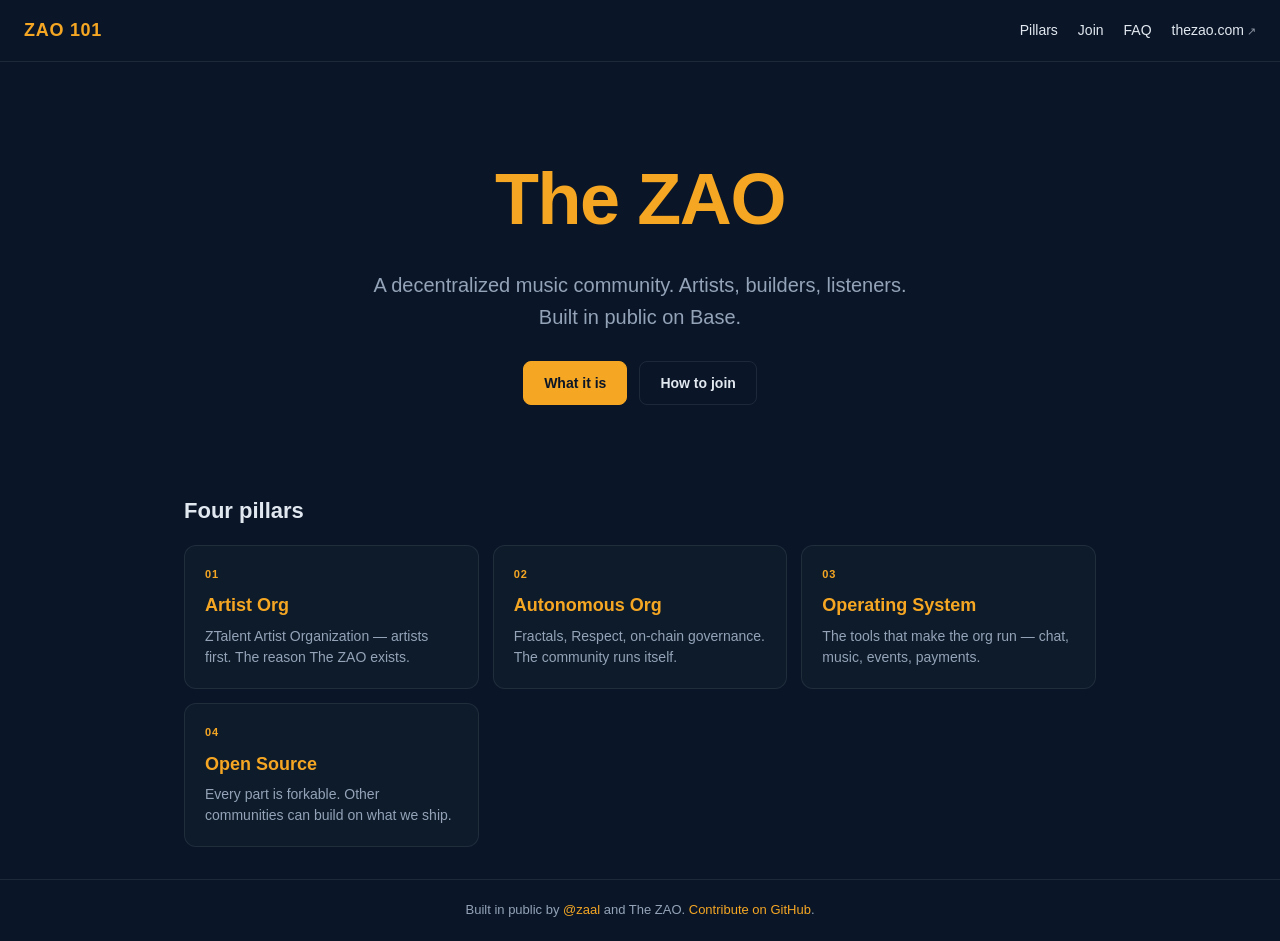
==== index.html @ c83ea7cf "feat: scaffold ZAO 101 static site + agent rules - 4 pages (index, pillars, join, faq) with placehol" ====
<!DOCTYPE html>
<html lang="en">
<head>
<meta charset="UTF-8">
<meta name="viewport" content="width=device-width, initial-scale=1.0">
<title>ZAO 101 — Learn About The ZAO</title>
<meta name="description" content="The ZAO is a decentralized music community. Artist org. Autonomous org. Operating system. Open source.">
<link rel="stylesheet" href="/style.css">
</head>
<body>
<header class="topnav">
  <a href="/" class="brand">ZAO 101</a>
  <nav>
    <a href="/pillars.html">Pillars</a>
    <a href="/join.html">Join</a>
    <a href="/faq.html">FAQ</a>
    <a href="https://thezao.com" class="external">thezao.com</a>
  </nav>
</header>

<main class="home">
  <section class="hero">
    <h1>The ZAO</h1>
    <p class="tagline">A decentralized music community. Artists, builders, listeners. Built in public on Base.</p>
    <div class="hero-cta">
      <a href="/pillars.html" class="btn-primary">What it is</a>
      <a href="/join.html" class="btn-secondary">How to join</a>
    </div>
  </section>

  <section class="pillars-grid">
    <h2>Four pillars</h2>
    <div class="grid">
      <a href="/pillars.html#artist-org" class="tile">
        <div class="tile-tag">01</div>
        <h3>Artist Org</h3>
        <p>ZTalent Artist Organization — artists first. The reason The ZAO exists.</p>
      </a>
      <a href="/pillars.html#autonomous-org" class="tile">
        <div class="tile-tag">02</div>
        <h3>Autonomous Org</h3>
        <p>Fractals, Respect, on-chain governance. The community runs itself.</p>
      </a>
      <a href="/pillars.html#operating-system" class="tile">
        <div class="tile-tag">03</div>
        <h3>Operating System</h3>
        <p>The tools that make the org run — chat, music, events, payments.</p>
      </a>
      <a href="/pillars.html#open-source" class="tile">
        <div class="tile-tag">04</div>
        <h3>Open Source</h3>
        <p>Every part is forkable. Other communities can build on what we ship.</p>
      </a>
    </div>
  </section>
</main>

<footer>
  <p>Built in public by <a href="https://farcaster.xyz/zaal">@zaal</a> and The ZAO. <a href="https://github.com/bettercallzaal/zao-101">Contribute on GitHub</a>.</p>
</footer>
</body>
</html>
---- style.css ----
:root {
  --navy: #0a1628;
  --navy-2: #0d1b2a;
  --gold: #f5a623;
  --gold-hot: #ffd700;
  --ink: #e2e8f0;
  --ink-2: #94a3b8;
  --border: rgba(255,255,255,0.08);
}

* { margin: 0; padding: 0; box-sizing: border-box; }

html { scroll-behavior: smooth; }

body {
  background: var(--navy);
  color: var(--ink);
  font-family: -apple-system, BlinkMacSystemFont, 'Inter', 'Segoe UI', sans-serif;
  line-height: 1.6;
  min-height: 100vh;
  display: flex;
  flex-direction: column;
}

a { color: var(--gold); text-decoration: none; }
a:hover { color: var(--gold-hot); }

.topnav {
  display: flex;
  justify-content: space-between;
  align-items: center;
  padding: 16px 24px;
  border-bottom: 1px solid var(--border);
  position: sticky;
  top: 0;
  background: var(--navy);
  backdrop-filter: blur(8px);
  z-index: 10;
}

.brand {
  font-weight: 800;
  font-size: 18px;
  letter-spacing: 0.04em;
  color: var(--gold);
}

.topnav nav { display: flex; gap: 20px; flex-wrap: wrap; }
.topnav nav a { color: var(--ink); font-size: 14px; }
.topnav nav a:hover { color: var(--gold); }
.topnav nav a.external::after { content: " ↗"; font-size: 11px; opacity: 0.6; }

main { flex: 1; max-width: 960px; margin: 0 auto; padding: 32px 24px; width: 100%; }

.hero {
  padding: 48px 0;
  text-align: center;
}
.hero h1 {
  font-size: clamp(40px, 8vw, 72px);
  font-weight: 800;
  letter-spacing: -0.02em;
  color: var(--gold);
}
.hero .tagline {
  font-size: clamp(16px, 2vw, 20px);
  color: var(--ink-2);
  margin-top: 12px;
  max-width: 560px;
  margin-left: auto;
  margin-right: auto;
}
.hero-cta { margin-top: 28px; display: flex; gap: 12px; justify-content: center; flex-wrap: wrap; }

.btn-primary, .btn-secondary {
  display: inline-block;
  padding: 10px 20px;
  border-radius: 8px;
  font-weight: 700;
  font-size: 14px;
  border: 1px solid var(--border);
  transition: all 0.15s;
}
.btn-primary { background: var(--gold); color: var(--navy); border-color: var(--gold); }
.btn-primary:hover { background: var(--gold-hot); color: var(--navy); }
.btn-secondary { color: var(--ink); }
.btn-secondary:hover { border-color: var(--gold); color: var(--gold); }

.pillars-grid { margin-top: 40px; }
.pillars-grid h2 {
  font-size: 22px;
  margin-bottom: 16px;
  color: var(--ink);
}
.grid {
  display: grid;
  grid-template-columns: repeat(auto-fit, minmax(220px, 1fr));
  gap: 14px;
}
.tile {
  display: block;
  background: var(--navy-2);
  border: 1px solid var(--border);
  border-radius: 12px;
  padding: 20px;
  color: var(--ink);
  transition: border-color 0.15s, transform 0.15s;
}
.tile:hover { border-color: var(--gold); transform: translateY(-2px); color: var(--ink); }
.tile-tag {
  color: var(--gold);
  font-size: 11px;
  font-weight: 800;
  letter-spacing: 0.08em;
  margin-bottom: 8px;
}
.tile h3 { font-size: 18px; color: var(--gold); margin-bottom: 6px; }
.tile p { font-size: 14px; color: var(--ink-2); line-height: 1.5; }

article.page {
  max-width: 680px;
  margin: 0 auto;
}
article.page h1 {
  font-size: 36px;
  color: var(--gold);
  margin-bottom: 12px;
  letter-spacing: -0.01em;
}
article.page h2 {
  font-size: 22px;
  color: var(--ink);
  margin: 32px 0 10px;
  padding-top: 8px;
}
article.page h3 { font-size: 16px; color: var(--gold); margin: 20px 0 6px; }
article.page p, article.page li {
  font-size: 15px;
  color: var(--ink);
  margin-bottom: 12px;
}
article.page ul, article.page ol { padding-left: 20px; margin-bottom: 12px; }
article.page a { text-decoration: underline; text-decoration-color: rgba(245,166,35,0.3); text-underline-offset: 3px; }
article.page a:hover { text-decoration-color: var(--gold); }

.placeholder {
  border: 1px dashed var(--border);
  border-radius: 8px;
  padding: 16px;
  color: var(--ink-2);
  font-style: italic;
  margin: 16px 0;
}

footer {
  border-top: 1px solid var(--border);
  padding: 20px 24px;
  text-align: center;
  color: var(--ink-2);
  font-size: 13px;
}

@media (max-width: 600px) {
  .topnav { padding: 12px 16px; }
  .topnav nav { gap: 12px; }
  main { padding: 20px 16px; }
  .hero { padding: 32px 0; }
}
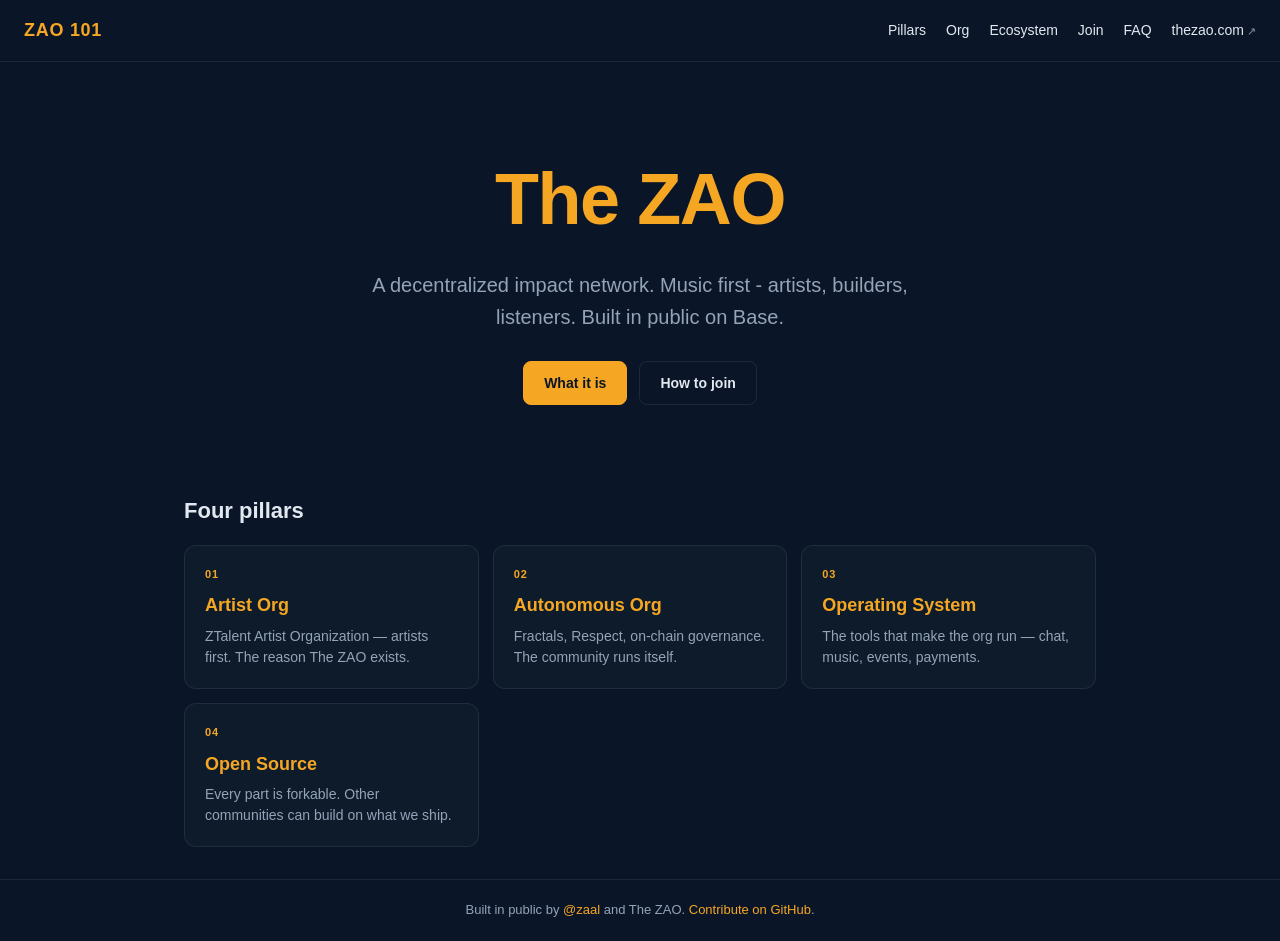
==== commit de12b5bc: "brand(fellenz): ecosystem overview page Public ecosystem overview - the newcomer-facing slice of the" ====
--- a/index.html
+++ b/index.html
@@ -4,7 +4,7 @@
 <meta charset="UTF-8">
 <meta name="viewport" content="width=device-width, initial-scale=1.0">
 <title>ZAO 101 — Learn About The ZAO</title>
-<meta name="description" content="The ZAO is a decentralized music community. Artist org. Autonomous org. Operating system. Open source.">
+<meta name="description" content="The ZAO is a decentralized impact network. Music first, community second, tech third. Built in public, open source.">
 <link rel="stylesheet" href="/style.css">
 </head>
 <body>
@@ -12,6 +12,8 @@
   <a href="/" class="brand">ZAO 101</a>
   <nav>
     <a href="/pillars.html">Pillars</a>
+    <a href="/org.html">Org</a>
+    <a href="/ecosystem.html">Ecosystem</a>
     <a href="/join.html">Join</a>
     <a href="/faq.html">FAQ</a>
     <a href="https://thezao.com" class="external">thezao.com</a>
@@ -21,7 +23,7 @@
 <main class="home">
   <section class="hero">
     <h1>The ZAO</h1>
-    <p class="tagline">A decentralized music community. Artists, builders, listeners. Built in public on Base.</p>
+    <p class="tagline">A decentralized impact network. Music first - artists, builders, listeners. Built in public on Base.</p>
     <div class="hero-cta">
       <a href="/pillars.html" class="btn-primary">What it is</a>
       <a href="/join.html" class="btn-secondary">How to join</a>
--- a/style.css
+++ b/style.css
@@ -160,6 +160,71 @@
   font-size: 13px;
 }
 
+/* Entry-point "Start here" block (join page) */
+.start-here {
+  border: 1px solid var(--gold);
+  border-radius: 12px;
+  padding: 20px 22px;
+  margin: 20px 0 8px;
+  background: rgba(245,166,35,0.05);
+}
+.start-here h2 { margin-top: 0; color: var(--gold); }
+.start-here ol { margin-top: 8px; }
+
+/* Org chart */
+.org-top { margin: 24px 0 0; }
+.org-node {
+  background: var(--navy-2);
+  border: 1px solid var(--border);
+  border-radius: 12px;
+  padding: 14px 16px;
+  margin-bottom: 12px;
+}
+.org-node strong { display: block; color: var(--gold); font-size: 15px; margin-bottom: 4px; }
+.org-node span { display: block; font-size: 13px; color: var(--ink-2); line-height: 1.5; margin-bottom: 4px; }
+.org-node-top {
+  border-color: var(--gold);
+  background: rgba(245,166,35,0.07);
+  text-align: center;
+  padding: 22px;
+}
+.org-node-top .org-node-title { color: var(--gold); font-size: 26px; font-weight: 800; letter-spacing: 0.04em; }
+.org-node-top .org-node-sub { color: var(--ink-2); font-size: 14px; max-width: 520px; margin: 8px auto 0; }
+.org-node-partner { border-color: rgba(245,166,35,0.5); }
+.org-pending { color: var(--gold); font-style: italic; opacity: 0.85; }
+
+.org-cols {
+  display: grid;
+  grid-template-columns: repeat(auto-fit, minmax(220px, 1fr));
+  gap: 14px;
+  margin-top: 16px;
+}
+.org-col {
+  border-top: 2px solid var(--gold);
+  padding-top: 12px;
+}
+.org-col-label { color: var(--ink); font-weight: 800; font-size: 14px; letter-spacing: 0.03em; }
+.org-col-note { color: var(--ink-2); font-size: 12px; font-style: italic; margin: 2px 0 10px; }
+
+.org-text {
+  background: var(--navy-2);
+  border: 1px solid var(--border);
+  border-radius: 10px;
+  padding: 16px;
+  overflow-x: auto;
+  font-size: 12px;
+  line-height: 1.5;
+  color: var(--ink-2);
+  font-family: ui-monospace, SFMono-Regular, Menlo, monospace;
+}
+
+/* Ecosystem page */
+.eco-bucket-note { color: var(--ink-2); font-size: 13px; font-style: italic; margin: -2px 0 12px; }
+.eco-list { margin-bottom: 8px; }
+.eco-link { font-size: 13px; }
+.eco-link a { color: var(--gold); }
+.eco-link em { color: var(--ink-2); font-style: italic; }
+
 @media (max-width: 600px) {
   .topnav { padding: 12px 16px; }
   .topnav nav { gap: 12px; }
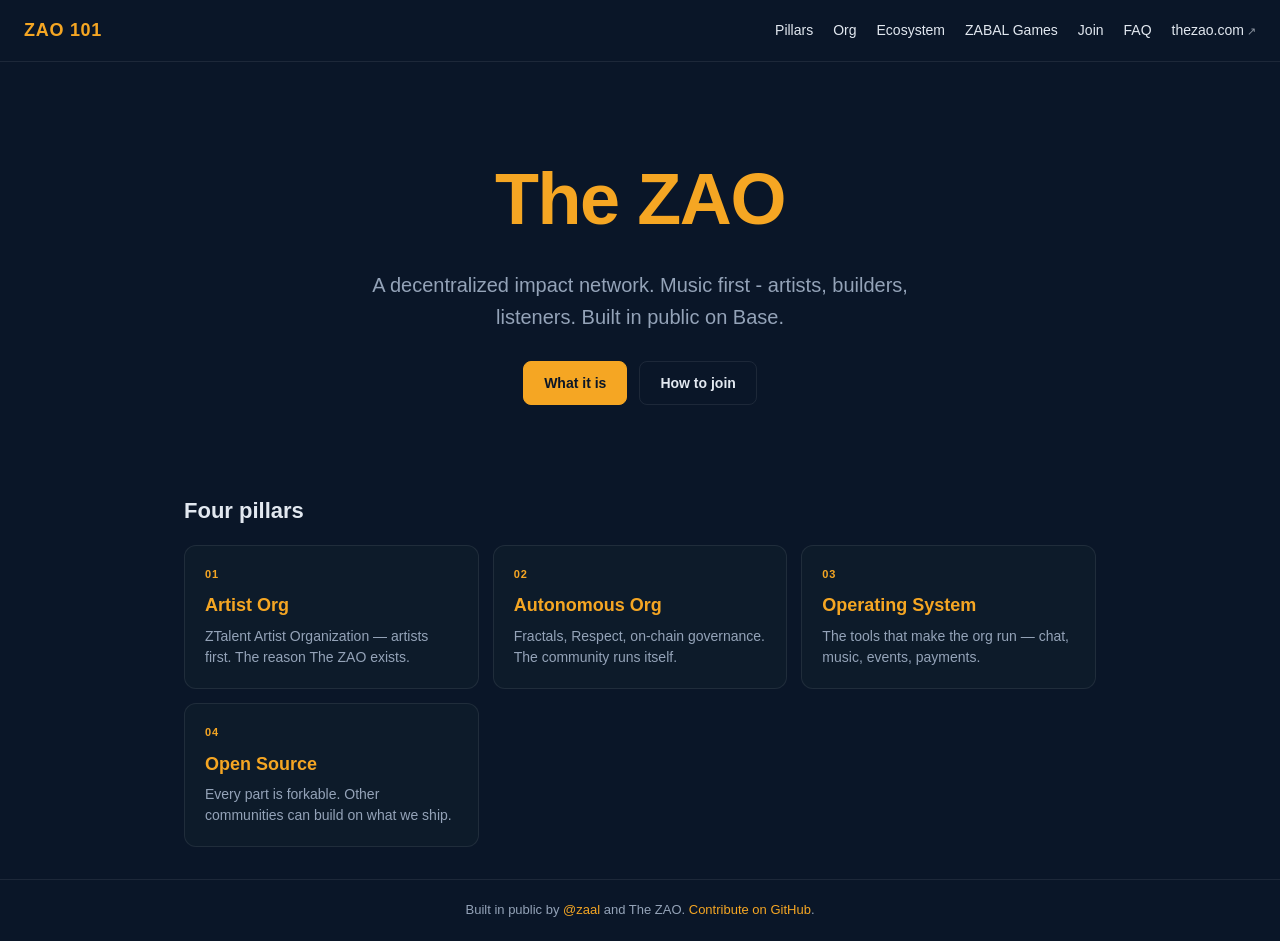
==== commit 1ab60754: "Merge pull request #9 from bettercallzaal/ws/brand-fellenz-zabal-games brand(fellenz): ZABAL Games p" ====
--- a/index.html
+++ b/index.html
@@ -14,6 +14,7 @@
     <a href="/pillars.html">Pillars</a>
     <a href="/org.html">Org</a>
     <a href="/ecosystem.html">Ecosystem</a>
+    <a href="/zabal-games.html">ZABAL Games</a>
     <a href="/join.html">Join</a>
     <a href="/faq.html">FAQ</a>
     <a href="https://thezao.com" class="external">thezao.com</a>
